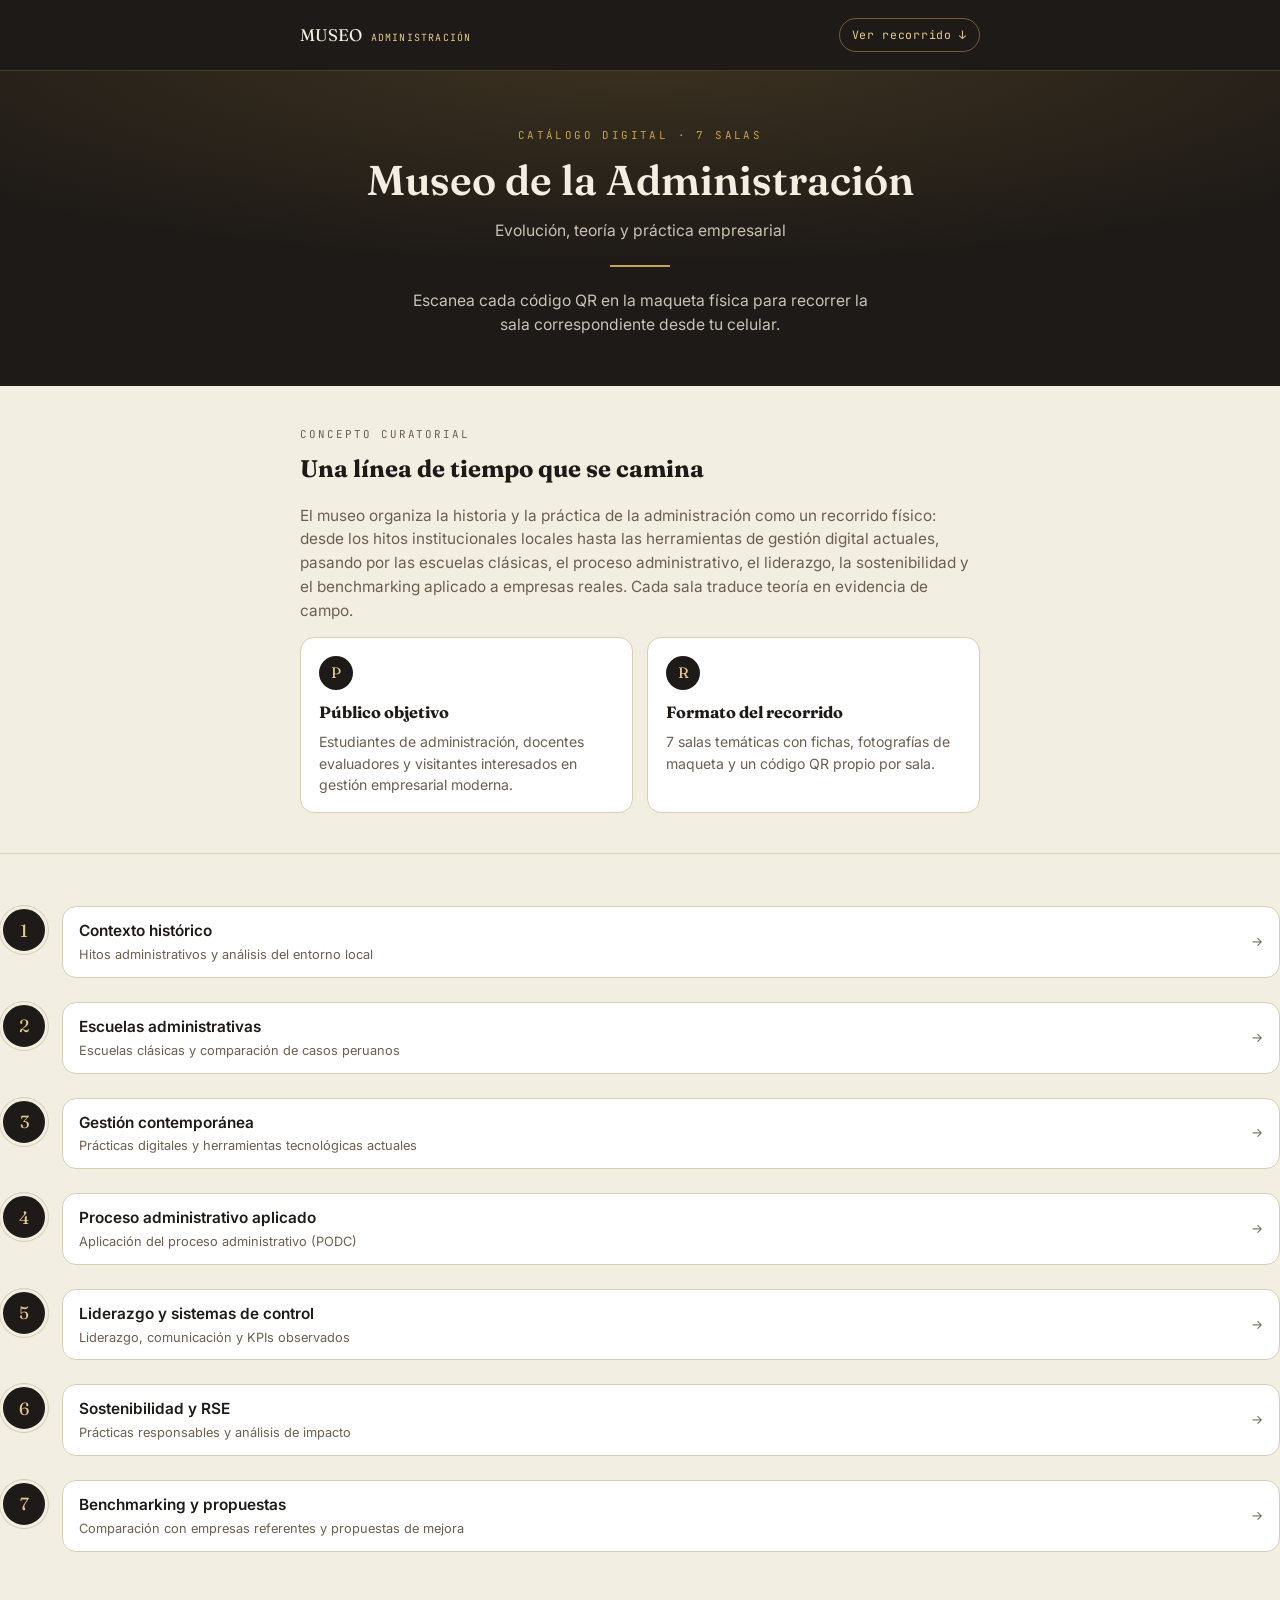
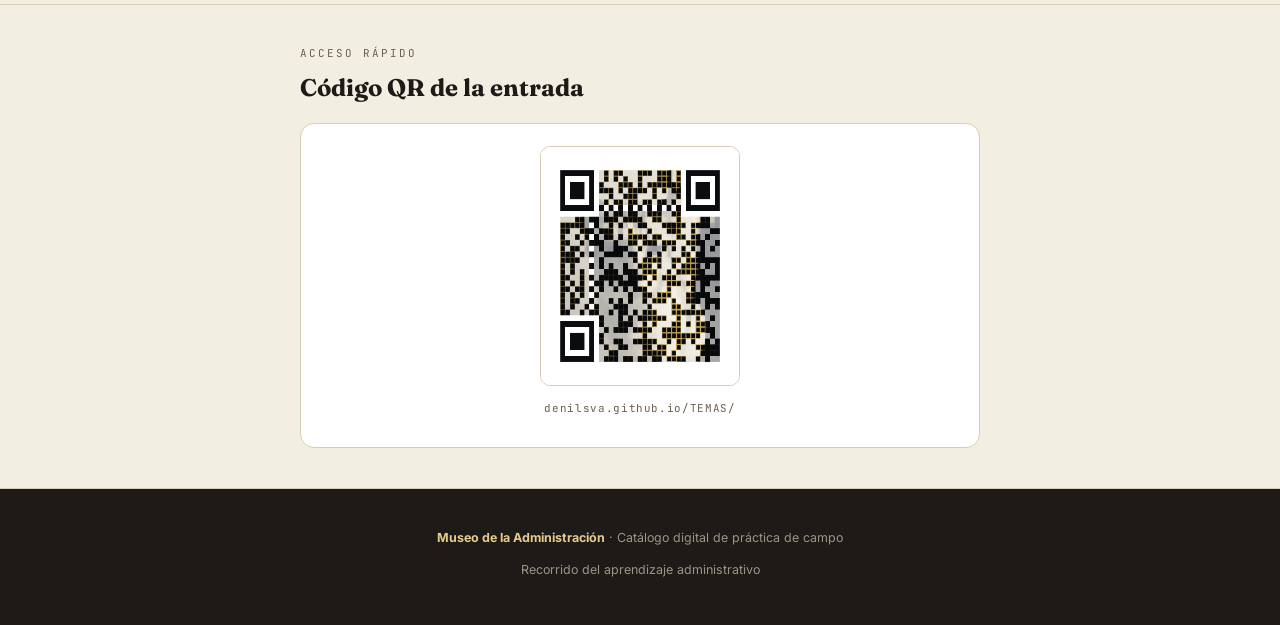
==== index.html @ 510caf04 "Subiendo estructura real de museo interactivo" ====
<!DOCTYPE html>
<html lang="es">
<head>
  <meta charset="UTF-8">
  <meta name="viewport" content="width=device-width, initial-scale=1, maximum-scale=1, user-scalable=no, viewport-fit=cover">
  <title>Museo de la Administración — Evolución, teoría y práctica empresarial</title>
  <meta name="description" content="Catálogo digital del Museo de la Administración: recorrido por 7 salas sobre evolución, teoría y práctica empresarial.">
  <meta name="theme-color" content="#1E1A17">
  <link rel="icon" href="./assets/favicon.png">
  <link rel="preconnect" href="https://fonts.googleapis.com">
  <link rel="preconnect" href="https://fonts.gstatic.com" crossorigin>
  <link href="https://fonts.googleapis.com/css2?family=Fraunces:opsz,wght@9..144,500;9..144,600&family=Inter:wght@400;500;600&family=JetBrains+Mono:wght@400;500&display=swap" rel="stylesheet">
  <link rel="stylesheet" href="./css/style.css">
</head>
<body>

  <header class="cabecera">
    <div class="contenedor cabecera__fila">
      <div class="cabecera__marca">
        MUSEO <small>Administración</small>
      </div>
      <a class="cabecera__volver" href="#mapa-recorrido">Ver recorrido ↓</a>
    </div>
  </header>

  <section class="hero">
    <div class="contenedor">
      <p class="hero__eyebrow">Catálogo digital · 7 salas</p>
      <h1 class="hero__titulo">Museo de la Administración</h1>
      <p class="hero__subtitulo">Evolución, teoría y práctica empresarial</p>
      <div class="hero__linea"></div>
      <p class="hero__subtitulo">Escanea cada código QR en la maqueta física para recorrer la sala correspondiente desde tu celular.</p>
    </div>
  </section>

  <section class="seccion" id="concepto">
    <div class="contenedor">
      <p class="seccion__rotulo">Concepto curatorial</p>
      <h2 class="seccion__titulo">Una línea de tiempo que se camina</h2>
      <p class="seccion__texto">
        El museo organiza la historia y la práctica de la administración como un recorrido físico:
        desde los hitos institucionales locales hasta las herramientas de gestión digital actuales,
        pasando por las escuelas clásicas, el proceso administrativo, el liderazgo, la sostenibilidad
        y el benchmarking aplicado a empresas reales. Cada sala traduce teoría en evidencia de campo.
      </p>

      <div class="grid-info">
        <div class="tarjeta">
          <div class="tarjeta__icono">P</div>
          <h3>Público objetivo</h3>
          <p>Estudiantes de administración, docentes evaluadores y visitantes interesados en gestión empresarial moderna.</p>
        </div>
        <div class="tarjeta">
          <div class="tarjeta__icono">R</div>
          <h3>Formato del recorrido</h3>
          <p>7 salas temáticas con fichas, fotografías de maqueta y un código QR propio por sala.</p>
        </div>
      </div>
    </div>
  </section>

  <section class="seccion" id="mapa-recorrido">
    <div class="contenedor">
      <p class="seccion__rotulo">Mapa del recorrido</p>
      <h2 class="seccion__titulo">Flujo de visitantes</h2>
      <p class="seccion__texto">Sigue el orden numerado de entrada a salida, o toca directamente la sala que quieras visitar.</p>

      <nav class="recorrido" id="mapa-recorrido-lista" aria-label="Recorrido de salas del museo">
        <div id="mapa-recorrido"></div>
      </nav>
    </div>
  </section>

  <section class="seccion" id="qr">
    <div class="contenedor">
      <p class="seccion__rotulo">Acceso rápido</p>
      <h2 class="seccion__titulo">Código QR de la entrada</h2>
      <div class="qr-bloque">
        <img src="./assets/qr/qr-museo-gato.png" alt="Código QR personalizado del Museo de la Administración" width="240" height="240">
        <p class="qr-bloque__cap">denilsva.github.io/TEMAS/</p>
      </div>
    </div>
  </section>

  <footer class="pie">
    <p><strong>Museo de la Administración</strong> · Catálogo digital de práctica de campo</p>
    <p>Recorrido del aprendizaje administrativo</p>
  </footer>

  <script type="module" src="./js/main.js"></script>
</body>
</html>
---- css/style.css ----
/* ===========================================================
   MUSEO DE LA ADMINISTRACIÓN — Hoja de estilos global
   Paleta: madera/curaduría (crema, carbón, dorado champán, verde óxido)
   =========================================================== */

:root{
  --crema:        #F3EEE2;
  --carbon:       #1E1A17;
  --carbon-suave: #2B2622;
  --dorado:       #C9A24B;
  --dorado-claro: #E4CC8E;
  --verde-oxido:  #5C6B53;
  --linea:        #D8CEB6;
  --texto:        #2A241F;
  --texto-suave:  #6B5F50;

  --radio: 14px;
  --sombra: 0 10px 30px rgba(20,16,10,.18);

  --fuente-display: "Fraunces", "Georgia", serif;
  --fuente-cuerpo: "Inter", "Segoe UI", sans-serif;
  --fuente-util: "JetBrains Mono", monospace;
}

*{ box-sizing: border-box; }
html{ -webkit-text-size-adjust: 100%; text-size-adjust: 100%; }

body{
  margin: 0;
  background: var(--crema);
  color: var(--texto);
  font-family: var(--fuente-cuerpo);
  line-height: 1.55;
  -webkit-font-smoothing: antialiased;
}

img{ max-width: 100%; display: block; }
a{ color: inherit; text-decoration: none; }

.contenedor{
  width: 100%;
  max-width: 720px;
  margin: 0 auto;
  padding: 0 20px;
}

/* ---------- Header ---------- */
.cabecera{
  background: var(--carbon);
  color: var(--crema);
  padding: 18px 0;
  position: sticky;
  top: 0;
  z-index: 50;
  border-bottom: 1px solid rgba(201,162,75,.25);
}
.cabecera__fila{
  display: flex;
  align-items: center;
  justify-content: space-between;
  gap: 12px;
}
.cabecera__marca{
  display: flex;
  align-items: baseline;
  gap: 8px;
  font-family: var(--fuente-display);
  font-size: 1.05rem;
  letter-spacing: .02em;
}
.cabecera__marca small{
  font-family: var(--fuente-util);
  font-size: .62rem;
  letter-spacing: .12em;
  color: var(--dorado-claro);
  text-transform: uppercase;
}
.cabecera__volver{
  font-family: var(--fuente-util);
  font-size: .72rem;
  letter-spacing: .06em;
  color: var(--dorado-claro);
  border: 1px solid rgba(201,162,75,.5);
  padding: 7px 12px;
  border-radius: 999px;
  white-space: nowrap;
}

/* ---------- Hero portada ---------- */
.hero{
  background:
    radial-gradient(120% 120% at 50% -10%, rgba(201,162,75,.18), transparent 60%),
    var(--carbon);
  color: var(--crema);
  padding: 56px 0 48px;
  text-align: center;
}
.hero__eyebrow{
  font-family: var(--fuente-util);
  font-size: .68rem;
  letter-spacing: .22em;
  text-transform: uppercase;
  color: var(--dorado);
  margin: 0 0 14px;
}
.hero__titulo{
  font-family: var(--fuente-display);
  font-size: clamp(2rem, 8vw, 2.6rem);
  line-height: 1.08;
  margin: 0 0 16px;
  font-weight: 600;
}
.hero__subtitulo{
  font-size: .98rem;
  color: #C9C2B5;
  max-width: 480px;
  margin: 0 auto;
}
.hero__linea{
  width: 60px;
  height: 2px;
  background: var(--dorado);
  margin: 22px auto;
}

/* ---------- Secciones generales ---------- */
.seccion{
  padding: 40px 0;
  border-bottom: 1px solid var(--linea);
}
.seccion__rotulo{
  font-family: var(--fuente-util);
  font-size: .68rem;
  letter-spacing: .18em;
  text-transform: uppercase;
  color: var(--texto-suave);
  margin: 0 0 8px;
}
.seccion__titulo{
  font-family: var(--fuente-display);
  font-size: 1.5rem;
  margin: 0 0 16px;
  color: var(--carbon);
}
.seccion__texto{
  color: var(--texto-suave);
  font-size: .96rem;
  margin: 0 0 14px;
}

/* ---------- Tarjetas info (concepto / público) ---------- */
.grid-info{
  display: grid;
  grid-template-columns: 1fr;
  gap: 14px;
}
@media (min-width: 560px){
  .grid-info{ grid-template-columns: 1fr 1fr; }
}
.tarjeta{
  background: #fff;
  border: 1px solid var(--linea);
  border-radius: var(--radio);
  padding: 18px 18px 16px;
}
.tarjeta__icono{
  width: 34px; height: 34px;
  border-radius: 50%;
  background: var(--carbon);
  color: var(--dorado-claro);
  display: flex; align-items: center; justify-content: center;
  font-family: var(--fuente-display);
  font-size: .95rem;
  margin-bottom: 10px;
}
.tarjeta h3{
  font-family: var(--fuente-display);
  font-size: 1.02rem;
  margin: 0 0 6px;
  color: var(--carbon);
}
.tarjeta p{
  font-size: .88rem;
  color: var(--texto-suave);
  margin: 0;
}

/* ---------- Mapa del recorrido ---------- */
.recorrido{
  display: flex;
  flex-direction: column;
  gap: 0;
  position: relative;
  padding-left: 4px;
}
.recorrido::before{
  content: "";
  position: absolute;
  left: 23px;
  top: 10px;
  bottom: 10px;
  width: 2px;
  background: var(--linea);
}
.parada{
  display: grid;
  grid-template-columns: 48px 1fr;
  gap: 14px;
  padding: 12px 0;
  text-decoration: none;
  color: inherit;
}
.parada__num{
  position: relative;
  z-index: 1;
  width: 48px; height: 48px;
  border-radius: 50%;
  background: var(--carbon);
  color: var(--dorado-claro);
  display: flex; align-items: center; justify-content: center;
  font-family: var(--fuente-display);
  font-size: 1.1rem;
  border: 3px solid var(--crema);
  box-shadow: 0 0 0 1px var(--linea);
}
.parada__cuerpo{
  background: #fff;
  border: 1px solid var(--linea);
  border-radius: var(--radio);
  padding: 12px 16px;
  display: flex;
  align-items: center;
  justify-content: space-between;
  gap: 10px;
  transition: border-color .15s ease, transform .15s ease;
}
.parada:active .parada__cuerpo{ transform: scale(.98); }
.parada__cuerpo h3{
  font-size: .96rem;
  margin: 0 0 2px;
  color: var(--carbon);
  font-family: var(--fuente-cuerpo);
  font-weight: 600;
}
.parada__cuerpo span{
  font-size: .8rem;
  color: var(--texto-suave);
}
.parada__flecha{
  font-size: 1.1rem;
  color: var(--dorado);
  flex-shrink: 0;
}

/* ---------- Sala detalle ---------- */
.sala-hero{
  background: var(--carbon);
  color: var(--crema);
  padding: 30px 0 26px;
}
.sala-hero__num{
  font-family: var(--fuente-display);
  font-size: 2.4rem;
  color: var(--dorado);
  line-height: 1;
  margin: 0 0 6px;
}
.sala-hero__titulo{
  font-family: var(--fuente-display);
  font-size: 1.5rem;
  margin: 0;
}
.sala-hero__tema{
  font-size: .88rem;
  color: #C9C2B5;
  margin: 6px 0 0;
}

.galeria{
  display: grid;
  grid-template-columns: 1fr 1fr;
  gap: 8px;
}
.galeria__item{
  aspect-ratio: 1 / 1;
  background: #E7E0CC;
  border: 1px dashed var(--dorado);
  border-radius: 10px;
  overflow: hidden;
  display: flex;
  align-items: center;
  justify-content: center;
}
.galeria__item img{
  width: 100%; height: 100%;
  object-fit: cover;
}
.galeria__placeholder{
  font-family: var(--fuente-util);
  font-size: .62rem;
  text-align: center;
  color: var(--texto-suave);
  padding: 8px;
  letter-spacing: .04em;
}

.reflexion{
  background: var(--verde-oxido);
  color: #F2F0E6;
  border-radius: var(--radio);
  padding: 20px 18px;
  margin-top: 8px;
}
.reflexion__rotulo{
  font-family: var(--fuente-util);
  font-size: .65rem;
  letter-spacing: .16em;
  text-transform: uppercase;
  color: var(--dorado-claro);
  margin: 0 0 8px;
}
.reflexion p{
  margin: 0;
  font-size: .96rem;
}

.elementos-lista{
  list-style: none;
  margin: 0; padding: 0;
  display: flex;
  flex-direction: column;
  gap: 8px;
}
.elementos-lista li{
  background: #fff;
  border: 1px solid var(--linea);
  border-radius: 10px;
  padding: 10px 14px;
  font-size: .88rem;
  display: flex;
  gap: 10px;
  align-items: flex-start;
}
.elementos-lista li::before{
  content: "—";
  color: var(--dorado);
  flex-shrink: 0;
}

.nav-salas{
  display: flex;
  justify-content: space-between;
  gap: 10px;
  margin-top: 30px;
}
.nav-salas a{
  flex: 1;
  text-align: center;
  font-family: var(--fuente-util);
  font-size: .72rem;
  letter-spacing: .04em;
  padding: 12px 10px;
  border: 1px solid var(--carbon);
  border-radius: 999px;
  color: var(--carbon);
}
.nav-salas a.activo{
  background: var(--carbon);
  color: var(--dorado-claro);
}

/* ---------- QR personalizado ---------- */
.qr-bloque{
  text-align: center;
  background: #fff;
  border: 1px solid var(--linea);
  border-radius: var(--radio);
  padding: 22px 18px 20px;
}
.qr-bloque img{
  width: 200px;
  margin: 0 auto 14px;
  border-radius: 10px;
  border: 1px solid var(--linea);
}
.qr-bloque__cap{
  font-family: var(--fuente-util);
  font-size: .68rem;
  letter-spacing: .06em;
  color: var(--texto-suave);
}

/* ---------- Pie ---------- */
.pie{
  background: var(--carbon);
  color: #9C9484;
  text-align: center;
  padding: 26px 20px 34px;
  font-size: .78rem;
}
.pie strong{ color: var(--dorado-claro); }

/* Accesibilidad: foco visible */
a:focus-visible, button:focus-visible{
  outline: 2px solid var(--dorado);
  outline-offset: 2px;
}

@media (prefers-reduced-motion: reduce){
  *{ transition: none !important; animation: none !important; }
}
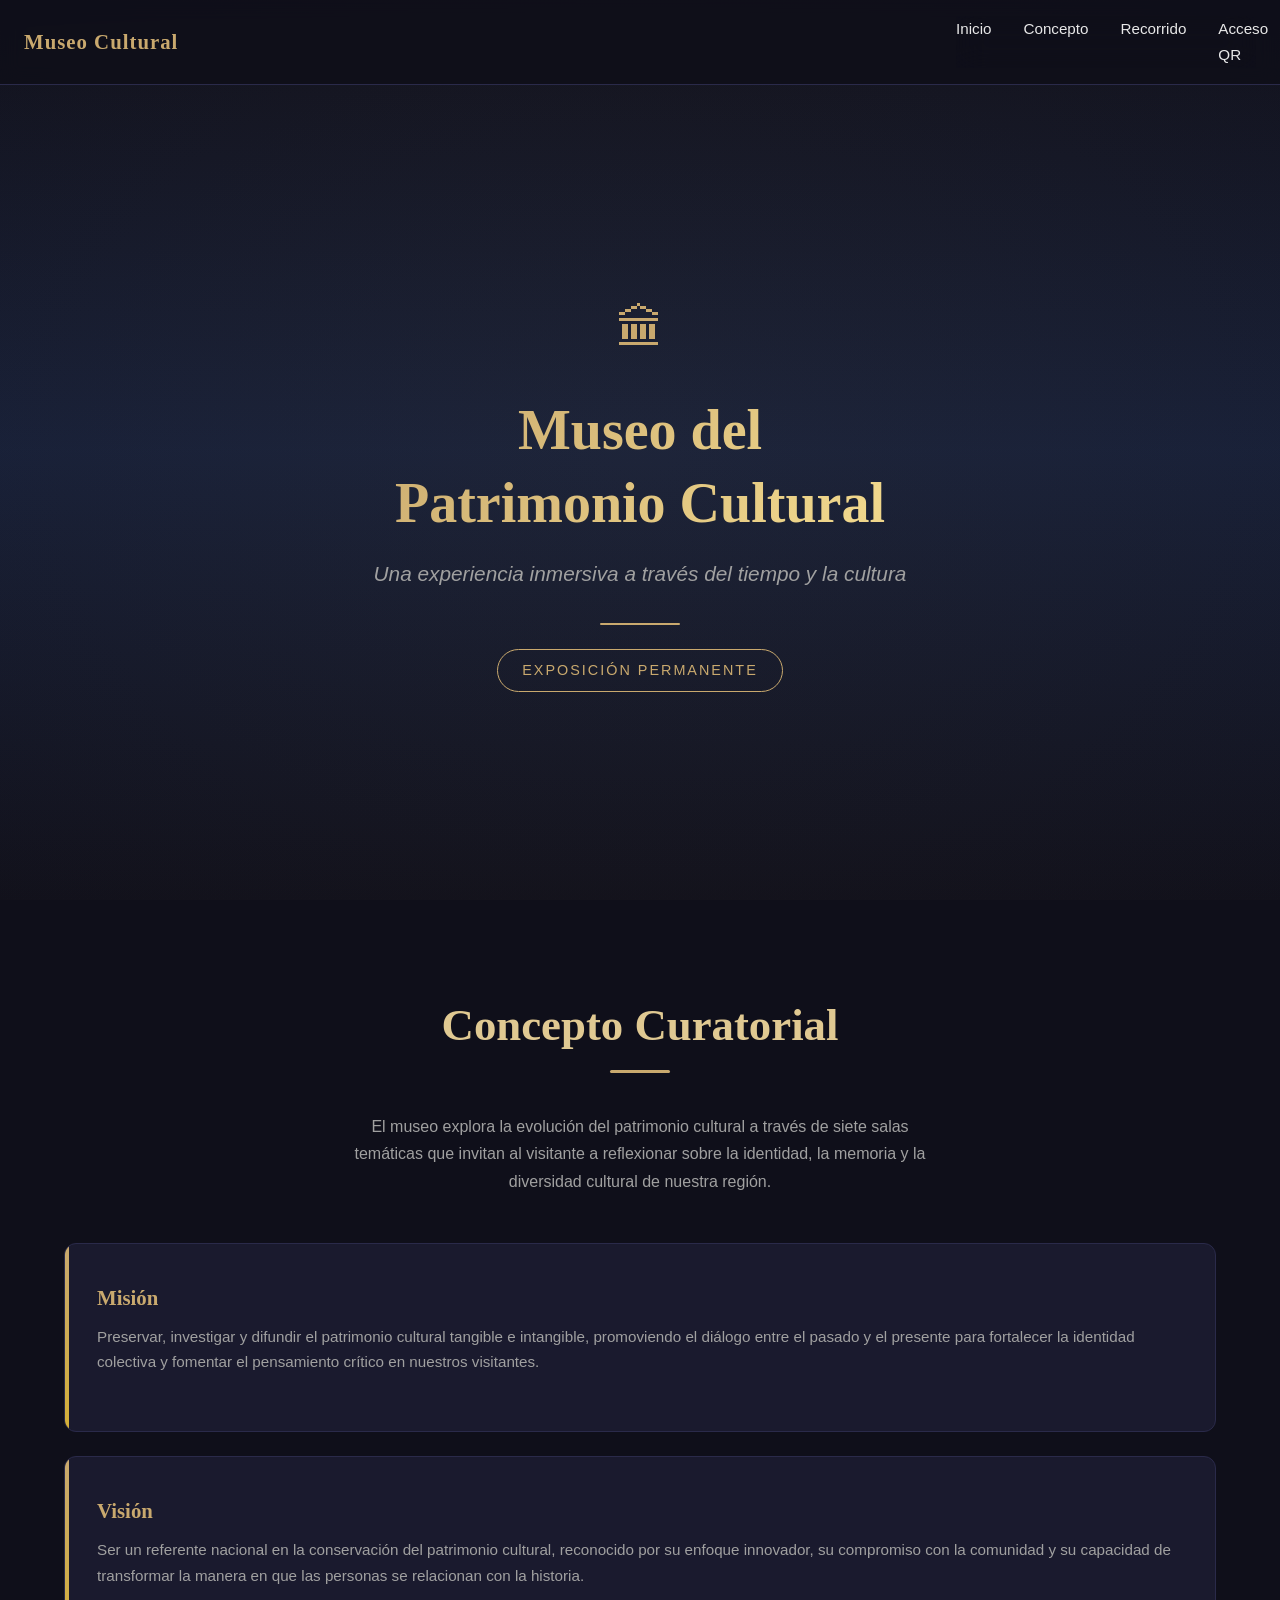
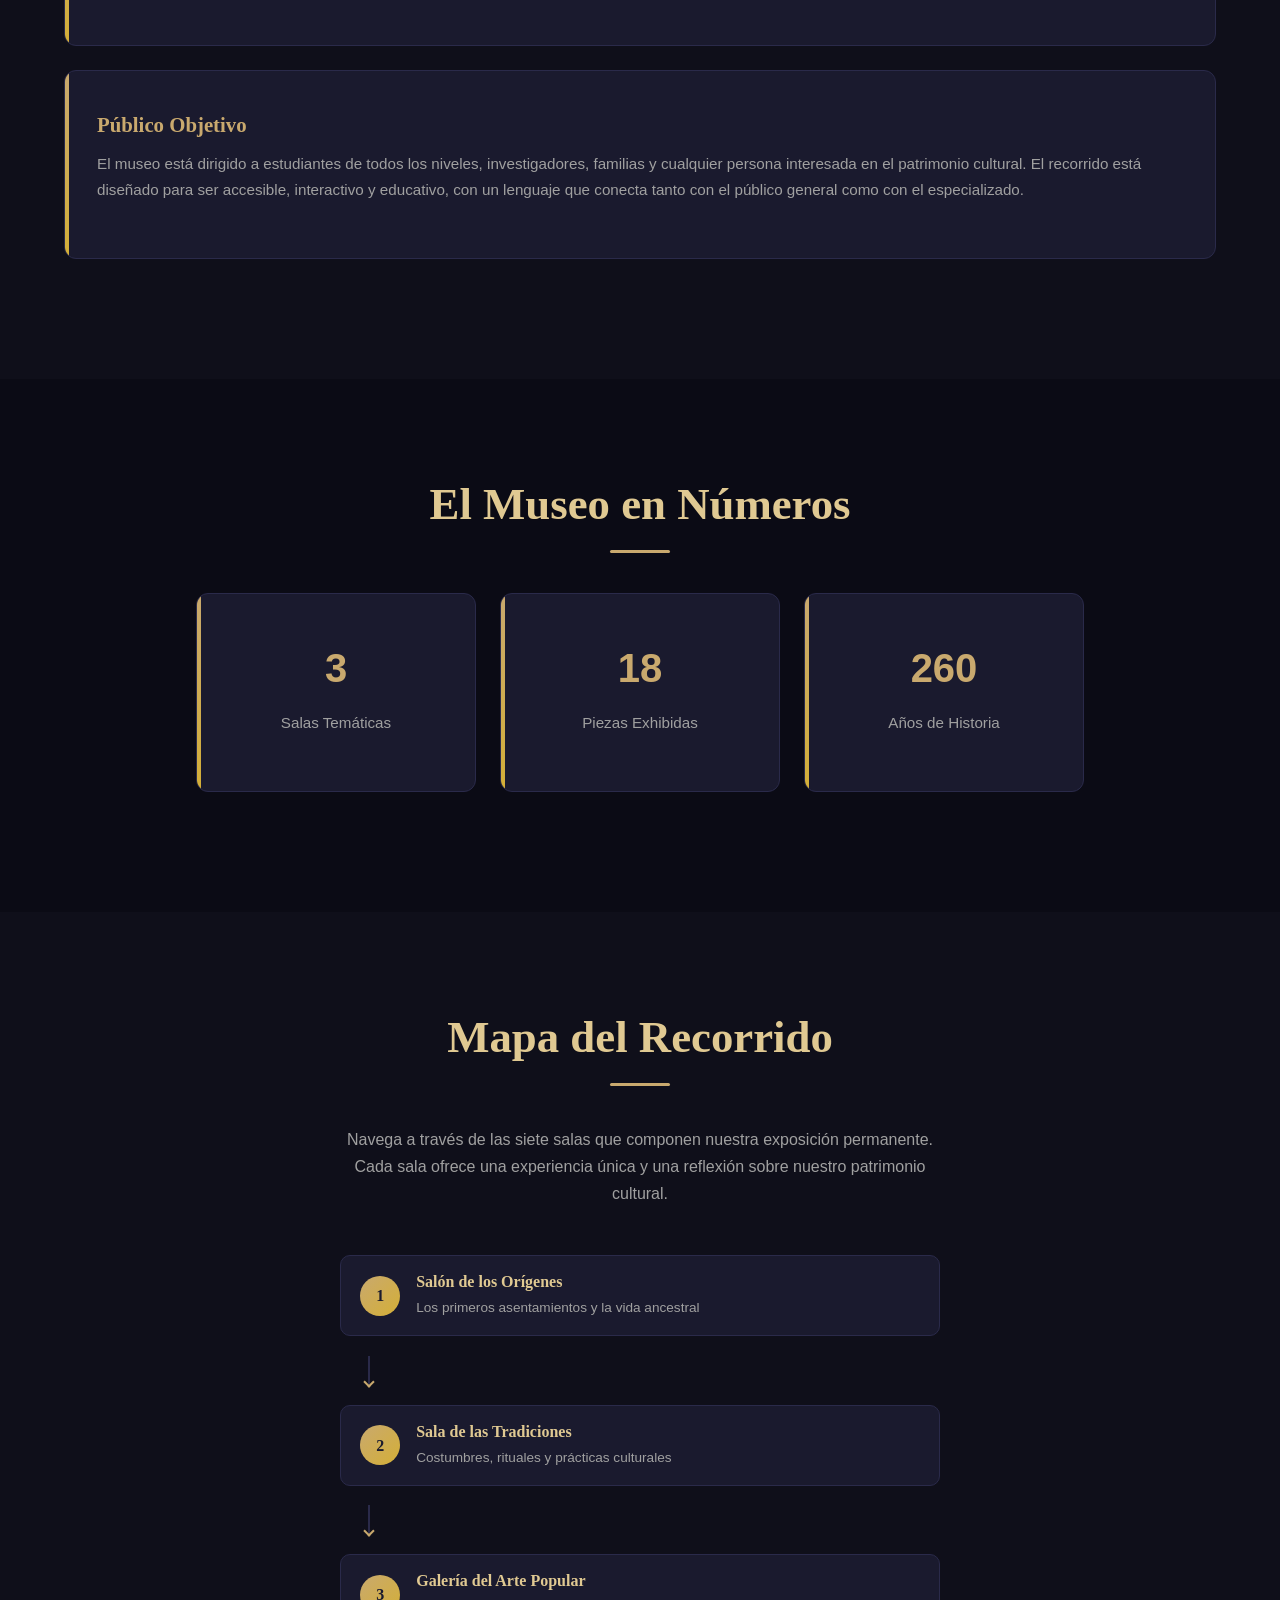
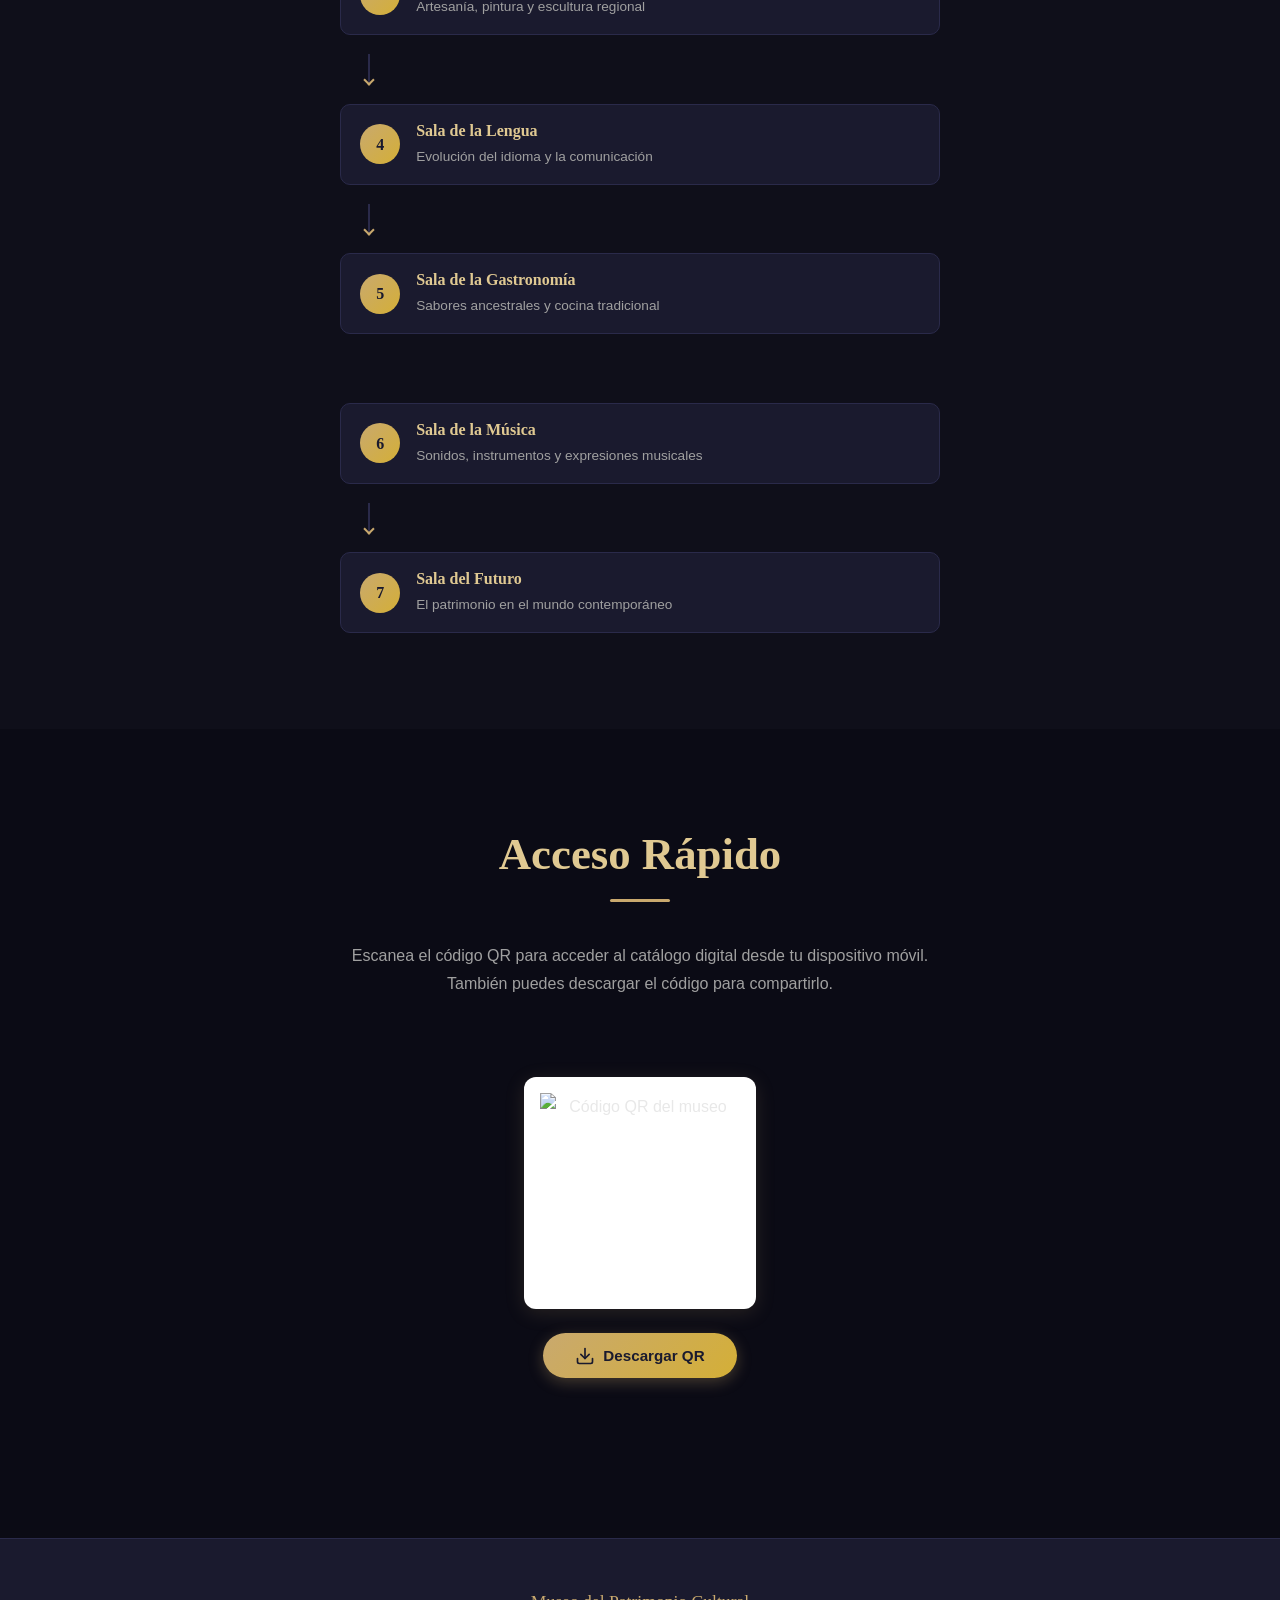
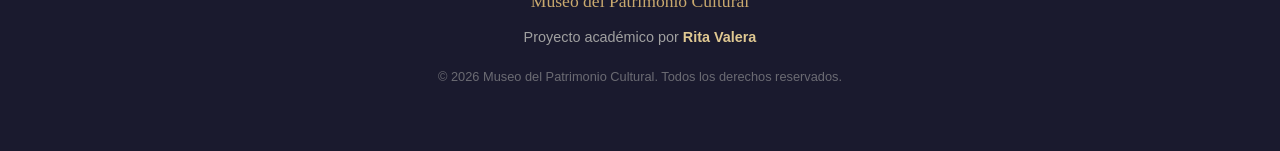
==== commit 6f815ce2: "Limpieza total y subida de los nuevos archivos finales" ====
--- a/index.html
+++ b/index.html
@@ -2,91 +2,212 @@
 <html lang="es">
 <head>
   <meta charset="UTF-8">
-  <meta name="viewport" content="width=device-width, initial-scale=1, maximum-scale=1, user-scalable=no, viewport-fit=cover">
-  <title>Museo de la Administración — Evolución, teoría y práctica empresarial</title>
-  <meta name="description" content="Catálogo digital del Museo de la Administración: recorrido por 7 salas sobre evolución, teoría y práctica empresarial.">
-  <meta name="theme-color" content="#1E1A17">
-  <link rel="icon" href="./assets/favicon.png">
-  <link rel="preconnect" href="https://fonts.googleapis.com">
-  <link rel="preconnect" href="https://fonts.gstatic.com" crossorigin>
-  <link href="https://fonts.googleapis.com/css2?family=Fraunces:opsz,wght@9..144,500;9..144,600&family=Inter:wght@400;500;600&family=JetBrains+Mono:wght@400;500&display=swap" rel="stylesheet">
+  <meta name="viewport" content="width=device-width, initial-scale=1.0, maximum-scale=1.0, user-scalable=no">
+  <meta name="description" content="Museo del Patrimonio Cultural - Catálogo Digital">
+  <meta name="theme-color" content="#0f0f1a">
+  <meta property="og:title" content="Museo del Patrimonio Cultural">
+  <meta property="og:description" content="Catálogo digital interactivo del museo">
+  <title>Museo del Patrimonio Cultural</title>
   <link rel="stylesheet" href="./css/style.css">
 </head>
 <body>
 
-  <header class="cabecera">
-    <div class="contenedor cabecera__fila">
-      <div class="cabecera__marca">
-        MUSEO <small>Administración</small>
-      </div>
-      <a class="cabecera__volver" href="#mapa-recorrido">Ver recorrido ↓</a>
+  <!-- Barra de progreso de lectura -->
+  <div class="reading-progress"></div>
+
+  <!-- Navegación -->
+  <nav class="navbar" role="navigation" aria-label="Navegación principal">
+    <a href="./index.html" class="navbar-brand">Museo Cultural</a>
+    <button class="nav-toggle" aria-label="Abrir menú de navegación">
+      <span></span>
+      <span></span>
+      <span></span>
+    </button>
+    <div class="nav-menu" id="navMenu">
+      <a href="#inicio">Inicio</a>
+      <a href="#concepto">Concepto</a>
+      <a href="#mapa">Recorrido</a>
+      <a href="#qr">Acceso QR</a>
+    </div>
+    <div class="nav-overlay" id="navOverlay"></div>
+  </nav>
+
+  <!-- Hero Section -->
+  <header class="hero" id="inicio">
+    <div class="hero-content">
+      <span class="hero-icon animate-fadeUp">&#127963;</span>
+      <h1 class="animate-fadeUp">Museo del<br>Patrimonio Cultural</h1>
+      <p class="hero-subtitle animate-fadeUp">Una experiencia inmersiva a través del tiempo y la cultura</p>
+      <div class="hero-divider animate-fadeUp"></div>
+      <span class="hero-badge animate-fadeUp">Exposición Permanente</span>
     </div>
   </header>
 
-  <section class="hero">
-    <div class="contenedor">
-      <p class="hero__eyebrow">Catálogo digital · 7 salas</p>
-      <h1 class="hero__titulo">Museo de la Administración</h1>
-      <p class="hero__subtitulo">Evolución, teoría y práctica empresarial</p>
-      <div class="hero__linea"></div>
-      <p class="hero__subtitulo">Escanea cada código QR en la maqueta física para recorrer la sala correspondiente desde tu celular.</p>
-    </div>
-  </section>
-
-  <section class="seccion" id="concepto">
-    <div class="contenedor">
-      <p class="seccion__rotulo">Concepto curatorial</p>
-      <h2 class="seccion__titulo">Una línea de tiempo que se camina</h2>
-      <p class="seccion__texto">
-        El museo organiza la historia y la práctica de la administración como un recorrido físico:
-        desde los hitos institucionales locales hasta las herramientas de gestión digital actuales,
-        pasando por las escuelas clásicas, el proceso administrativo, el liderazgo, la sostenibilidad
-        y el benchmarking aplicado a empresas reales. Cada sala traduce teoría en evidencia de campo.
-      </p>
-
-      <div class="grid-info">
-        <div class="tarjeta">
-          <div class="tarjeta__icono">P</div>
-          <h3>Público objetivo</h3>
-          <p>Estudiantes de administración, docentes evaluadores y visitantes interesados en gestión empresarial moderna.</p>
-        </div>
-        <div class="tarjeta">
-          <div class="tarjeta__icono">R</div>
-          <h3>Formato del recorrido</h3>
-          <p>7 salas temáticas con fichas, fotografías de maqueta y un código QR propio por sala.</p>
-        </div>
-      </div>
-    </div>
-  </section>
-
-  <section class="seccion" id="mapa-recorrido">
-    <div class="contenedor">
-      <p class="seccion__rotulo">Mapa del recorrido</p>
-      <h2 class="seccion__titulo">Flujo de visitantes</h2>
-      <p class="seccion__texto">Sigue el orden numerado de entrada a salida, o toca directamente la sala que quieras visitar.</p>
-
-      <nav class="recorrido" id="mapa-recorrido-lista" aria-label="Recorrido de salas del museo">
-        <div id="mapa-recorrido"></div>
-      </nav>
-    </div>
-  </section>
-
-  <section class="seccion" id="qr">
-    <div class="contenedor">
-      <p class="seccion__rotulo">Acceso rápido</p>
-      <h2 class="seccion__titulo">Código QR de la entrada</h2>
-      <div class="qr-bloque">
-        <img src="./assets/qr/qr-museo-gato.png" alt="Código QR personalizado del Museo de la Administración" width="240" height="240">
-        <p class="qr-bloque__cap">denilsva.github.io/TEMAS/</p>
-      </div>
-    </div>
-  </section>
-
-  <footer class="pie">
-    <p><strong>Museo de la Administración</strong> · Catálogo digital de práctica de campo</p>
-    <p>Recorrido del aprendizaje administrativo</p>
+  <!-- Concepto Curatorial -->
+  <section class="section section-dark" id="concepto">
+    <div class="animate-fadeUp">
+      <h2 class="section-title">Concepto Curatorial</h2>
+      <p class="section-subtitle">El museo explora la evolución del patrimonio cultural a través de siete salas temáticas que invitan al visitante a reflexionar sobre la identidad, la memoria y la diversidad cultural de nuestra región.</p>
+    </div>
+
+    <div class="card animate-fadeUp">
+      <h3 class="card-title">Misión</h3>
+      <p class="card-text">Preservar, investigar y difundir el patrimonio cultural tangible e intangible, promoviendo el diálogo entre el pasado y el presente para fortalecer la identidad colectiva y fomentar el pensamiento crítico en nuestros visitantes.</p>
+    </div>
+
+    <div class="card animate-fadeUp">
+      <h3 class="card-title">Visión</h3>
+      <p class="card-text">Ser un referente nacional en la conservación del patrimonio cultural, reconocido por su enfoque innovador, su compromiso con la comunidad y su capacidad de transformar la manera en que las personas se relacionan con la historia.</p>
+    </div>
+
+    <div class="card animate-fadeUp">
+      <h3 class="card-title">Público Objetivo</h3>
+      <p class="card-text">El museo está dirigido a estudiantes de todos los niveles, investigadores, familias y cualquier persona interesada en el patrimonio cultural. El recorrido está diseñado para ser accesible, interactivo y educativo, con un lenguaje que conecta tanto con el público general como con el especializado.</p>
+    </div>
+  </section>
+
+  <!-- Datos del Museo -->
+  <section class="section section-darker">
+    <div class="animate-scaleIn">
+      <h2 class="section-title">El Museo en Números</h2>
+    </div>
+    <div style="display: flex; flex-wrap: wrap; justify-content: center; gap: 1.5rem; margin-top: 2rem;">
+      <div class="card animate-fadeUp" style="text-align: center; flex: 1 1 250px; max-width: 280px;">
+        <div style="font-size: 2.5rem; color: var(--color-accent); font-weight: 700;" data-count="7">0</div>
+        <p class="card-text" style="margin-top: 0.5rem;">Salas Temáticas</p>
+      </div>
+      <div class="card animate-fadeUp" style="text-align: center; flex: 1 1 250px; max-width: 280px;">
+        <div style="font-size: 2.5rem; color: var(--color-accent); font-weight: 700;" data-count="35">0</div>
+        <p class="card-text" style="margin-top: 0.5rem;">Piezas Exhibidas</p>
+      </div>
+      <div class="card animate-fadeUp" style="text-align: center; flex: 1 1 250px; max-width: 280px;">
+        <div style="font-size: 2.5rem; color: var(--color-accent); font-weight: 700;" data-count="500">0</div>
+        <p class="card-text" style="margin-top: 0.5rem;">Años de Historia</p>
+      </div>
+    </div>
+  </section>
+
+  <!-- Mapa del Recorrido -->
+  <section class="section section-dark" id="mapa">
+    <div class="animate-fadeUp">
+      <h2 class="section-title">Mapa del Recorrido</h2>
+      <p class="section-subtitle">Navega a través de las siete salas que componen nuestra exposición permanente. Cada sala ofrece una experiencia única y una reflexión sobre nuestro patrimonio cultural.</p>
+    </div>
+
+    <div class="mapa-container">
+      <a href="./salas/sala1.html" class="mapa-step animate-fadeLeft">
+        <div class="mapa-step-number">1</div>
+        <div class="mapa-step-info">
+          <h4>Salón de los Orígenes</h4>
+          <p>Los primeros asentamientos y la vida ancestral</p>
+        </div>
+      </a>
+
+      <div class="mapa-connector animate-fadeIn"></div>
+
+      <a href="./salas/sala2.html" class="mapa-step animate-fadeLeft">
+        <div class="mapa-step-number">2</div>
+        <div class="mapa-step-info">
+          <h4>Sala de las Tradiciones</h4>
+          <p>Costumbres, rituales y prácticas culturales</p>
+        </div>
+      </a>
+
+      <div class="mapa-connector animate-fadeIn"></div>
+
+      <a href="./salas/sala3.html" class="mapa-step animate-fadeLeft">
+        <div class="mapa-step-number">3</div>
+        <div class="mapa-step-info">
+          <h4>Galería del Arte Popular</h4>
+          <p>Artesanía, pintura y escultura regional</p>
+        </div>
+      </a>
+
+      <div class="mapa-connector animate-fadeIn"></div>
+
+      <a href="./salas/sala4.html" class="mapa-step animate-fadeLeft">
+        <div class="mapa-step-number">4</div>
+        <div class="mapa-step-info">
+          <h4>Sala de la Lengua</h4>
+          <p>Evolución del idioma y la comunicación</p>
+        </div>
+      </a>
+
+      <div class="mapa-connector animate-fadeIn"></div>
+
+      <a href="./salas/sala5.html" class="mapa-step animate-fadeLeft">
+        <div class="mapa-step-number">5</div>
+        <div class="mapa-step-info">
+          <h4>Sala de la Gastronomía</h4>
+          <p>Sabores ancestrales y cocina tradicional</p>
+        </div>
+      </a>
+
+      <div class="mapa-connector animate-fadeIn"></div>
+
+      <a href="./salas/sala6.html" class="mapa-step animate-fadeLeft">
+        <div class="mapa-step-number">6</div>
+        <div class="mapa-step-info">
+          <h4>Sala de la Música</h4>
+          <p>Sonidos, instrumentos y expresiones musicales</p>
+        </div>
+      </a>
+
+      <div class="mapa-connector animate-fadeIn"></div>
+
+      <a href="./salas/sala7.html" class="mapa-step animate-fadeLeft">
+        <div class="mapa-step-number">7</div>
+        <div class="mapa-step-info">
+          <h4>Sala del Futuro</h4>
+          <p>El patrimonio en el mundo contemporáneo</p>
+        </div>
+      </a>
+    </div>
+  </section>
+
+  <!-- QR Access Section -->
+  <section class="section section-darker" id="qr">
+    <div class="animate-fadeUp">
+      <h2 class="section-title">Acceso Rápido</h2>
+      <p class="section-subtitle">Escanea el código QR para acceder al catálogo digital desde tu dispositivo móvil. También puedes descargar el código para compartirlo.</p>
+    </div>
+
+    <div class="qr-section animate-scaleIn">
+      <div class="qr-container" id="qr-container">
+        <!-- QR code will be generated by JavaScript -->
+      </div>
+      <br>
+      <button class="qr-download-btn" id="qr-download">
+        <svg viewBox="0 0 24 24" fill="none" stroke="currentColor" stroke-width="2" stroke-linecap="round" stroke-linejoin="round">
+          <path d="M21 15v4a2 2 0 0 1-2 2H5a2 2 0 0 1-2-2v-4"/>
+          <polyline points="7 10 12 15 17 10"/>
+          <line x1="12" y1="15" x2="12" y2="3"/>
+        </svg>
+        Descargar QR
+      </button>
+      <!-- Hidden input with the current URL for QR generation -->
+      <input type="hidden" id="qr-url" value="">
+    </div>
+  </section>
+
+  <!-- Footer -->
+  <footer class="footer">
+    <div class="footer-brand">Museo del Patrimonio Cultural</div>
+    <p class="footer-credit">Proyecto académico por <strong>Rita Valera</strong></p>
+    <p class="footer-copy">&copy; 2026 Museo del Patrimonio Cultural. Todos los derechos reservados.</p>
   </footer>
 
-  <script type="module" src="./js/main.js"></script>
+  <!-- Botón flotante para volver arriba -->
+  <a href="#inicio" class="fab-nav" aria-label="Volver arriba">
+    <svg viewBox="0 0 24 24" fill="none" stroke="currentColor" stroke-width="2.5" stroke-linecap="round" stroke-linejoin="round">
+      <polyline points="18 15 12 9 6 15"/>
+    </svg>
+  </a>
+
+  <script src="./js/main.js"></script>
+  <script>
+    // Set QR URL to current page
+    document.getElementById('qr-url').value = window.location.href;
+  </script>
 </body>
 </html>
--- a/css/style.css
+++ b/css/style.css
@@ -1,411 +1,925 @@
-/* ===========================================================
-   MUSEO DE LA ADMINISTRACIÓN — Hoja de estilos global
-   Paleta: madera/curaduría (crema, carbón, dorado champán, verde óxido)
-   =========================================================== */
-
-:root{
-  --crema:        #F3EEE2;
-  --carbon:       #1E1A17;
-  --carbon-suave: #2B2622;
-  --dorado:       #C9A24B;
-  --dorado-claro: #E4CC8E;
-  --verde-oxido:  #5C6B53;
-  --linea:        #D8CEB6;
-  --texto:        #2A241F;
-  --texto-suave:  #6B5F50;
-
-  --radio: 14px;
-  --sombra: 0 10px 30px rgba(20,16,10,.18);
-
-  --fuente-display: "Fraunces", "Georgia", serif;
-  --fuente-cuerpo: "Inter", "Segoe UI", sans-serif;
-  --fuente-util: "JetBrains Mono", monospace;
-}
-
-*{ box-sizing: border-box; }
-html{ -webkit-text-size-adjust: 100%; text-size-adjust: 100%; }
-
-body{
+/* ============================================
+   MUSEO DIGITAL - Estilo Global
+   Diseño Mobile-First | Animaciones | Elegante
+   ============================================ */
+
+/* --- Variables CSS --- */
+:root {
+  --color-primary: #1a1a2e;
+  --color-secondary: #16213e;
+  --color-accent: #c9a96e;
+  --color-accent-light: #e0c992;
+  --color-text: #e8e8e8;
+  --color-text-muted: #a0a0a0;
+  --color-bg: #0f0f1a;
+  --color-card: #1a1a2e;
+  --color-border: #2a2a4a;
+  --color-gold: #d4af37;
+  --color-gold-light: #f0d78c;
+  --font-heading: 'Georgia', 'Times New Roman', serif;
+  --font-body: 'Segoe UI', 'Helvetica Neue', Arial, sans-serif;
+  --shadow-gold: 0 4px 20px rgba(201, 169, 110, 0.15);
+  --transition-smooth: all 0.4s cubic-bezier(0.25, 0.46, 0.45, 0.94);
+}
+
+/* --- Reset & Base --- */
+*, *::before, *::after {
   margin: 0;
-  background: var(--crema);
-  color: var(--texto);
-  font-family: var(--fuente-cuerpo);
-  line-height: 1.55;
+  padding: 0;
+  box-sizing: border-box;
+}
+
+html {
+  scroll-behavior: smooth;
+  -webkit-text-size-adjust: 100%;
+  scroll-padding-top: 80px;
+}
+
+body {
+  font-family: var(--font-body);
+  background-color: var(--color-bg);
+  color: var(--color-text);
+  line-height: 1.7;
+  overflow-x: hidden;
   -webkit-font-smoothing: antialiased;
-}
-
-img{ max-width: 100%; display: block; }
-a{ color: inherit; text-decoration: none; }
-
-.contenedor{
+  -moz-osx-font-smoothing: grayscale;
+}
+
+/* --- Scrollbar Personalizado --- */
+::-webkit-scrollbar {
+  width: 8px;
+}
+::-webkit-scrollbar-track {
+  background: var(--color-bg);
+}
+::-webkit-scrollbar-thumb {
+  background: var(--color-accent);
+  border-radius: 10px;
+}
+::-webkit-scrollbar-thumb:hover {
+  background: var(--color-gold);
+}
+
+/* --- Animaciones Keyframes --- */
+@keyframes fadeInUp {
+  from { opacity: 0; transform: translateY(40px); }
+  to { opacity: 1; transform: translateY(0); }
+}
+
+@keyframes fadeInLeft {
+  from { opacity: 0; transform: translateX(-40px); }
+  to { opacity: 1; transform: translateX(0); }
+}
+
+@keyframes fadeInRight {
+  from { opacity: 0; transform: translateX(40px); }
+  to { opacity: 1; transform: translateX(0); }
+}
+
+@keyframes fadeIn {
+  from { opacity: 0; }
+  to { opacity: 1; }
+}
+
+@keyframes scaleIn {
+  from { opacity: 0; transform: scale(0.9); }
+  to { opacity: 1; transform: scale(1); }
+}
+
+@keyframes shimmer {
+  0% { background-position: -200% 0; }
+  100% { background-position: 200% 0; }
+}
+
+@keyframes float {
+  0%, 100% { transform: translateY(0); }
+  50% { transform: translateY(-10px); }
+}
+
+@keyframes pulse {
+  0%, 100% { opacity: 1; }
+  50% { opacity: 0.7; }
+}
+
+@keyframes slideDown {
+  from { opacity: 0; transform: translateY(-20px); }
+  to { opacity: 1; transform: translateY(0); }
+}
+
+@keyframes rotateIn {
+  from { opacity: 0; transform: rotate(-5deg) scale(0.95); }
+  to { opacity: 1; transform: rotate(0) scale(1); }
+}
+
+@keyframes borderGlow {
+  0%, 100% { box-shadow: 0 0 5px rgba(201, 169, 110, 0.3); }
+  50% { box-shadow: 0 0 20px rgba(201, 169, 110, 0.6); }
+}
+
+/* --- Clases de Animación (Scroll Trigger) --- */
+.animate-fadeUp {
+  opacity: 0;
+  transform: translateY(40px);
+  transition: opacity 0.7s ease, transform 0.7s ease;
+}
+.animate-fadeUp.visible {
+  opacity: 1;
+  transform: translateY(0);
+}
+
+.animate-fadeLeft {
+  opacity: 0;
+  transform: translateX(-40px);
+  transition: opacity 0.7s ease, transform 0.7s ease;
+}
+.animate-fadeLeft.visible {
+  opacity: 1;
+  transform: translateX(0);
+}
+
+.animate-fadeRight {
+  opacity: 0;
+  transform: translateX(40px);
+  transition: opacity 0.7s ease, transform 0.7s ease;
+}
+.animate-fadeRight.visible {
+  opacity: 1;
+  transform: translateX(0);
+}
+
+.animate-scaleIn {
+  opacity: 0;
+  transform: scale(0.9);
+  transition: opacity 0.7s ease, transform 0.7s ease;
+}
+.animate-scaleIn.visible {
+  opacity: 1;
+  transform: scale(1);
+}
+
+.animate-fadeIn {
+  opacity: 0;
+  transition: opacity 0.8s ease;
+}
+.animate-fadeIn.visible {
+  opacity: 1;
+}
+
+/* --- Tipografía --- */
+h1, h2, h3, h4 {
+  font-family: var(--font-heading);
+  font-weight: 700;
+  line-height: 1.3;
+  color: var(--color-accent-light);
+}
+
+h1 { font-size: clamp(2rem, 6vw, 3.5rem); }
+h2 { font-size: clamp(1.6rem, 4.5vw, 2.8rem); }
+h3 { font-size: clamp(1.2rem, 3vw, 1.8rem); }
+h4 { font-size: clamp(1rem, 2.5vw, 1.4rem); }
+
+p {
+  font-size: clamp(0.95rem, 2.2vw, 1.1rem);
+  color: var(--color-text-muted);
+  margin-bottom: 1rem;
+}
+
+/* --- Navegación --- */
+.navbar {
+  position: fixed;
+  top: 0;
+  left: 0;
+  right: 0;
+  z-index: 1000;
+  background: rgba(15, 15, 26, 0.95);
+  backdrop-filter: blur(10px);
+  -webkit-backdrop-filter: blur(10px);
+  border-bottom: 1px solid var(--color-border);
+  padding: 1rem 1.5rem;
+  display: flex;
+  justify-content: space-between;
+  align-items: center;
+  animation: slideDown 0.6s ease;
+}
+
+.navbar-brand {
+  font-family: var(--font-heading);
+  font-size: 1.3rem;
+  color: var(--color-accent);
+  text-decoration: none;
+  font-weight: 700;
+  letter-spacing: 1px;
+}
+
+.nav-toggle {
+  display: flex;
+  flex-direction: column;
+  gap: 5px;
+  background: none;
+  border: none;
+  cursor: pointer;
+  padding: 5px;
+}
+
+.nav-toggle span {
+  display: block;
+  width: 25px;
+  height: 2px;
+  background: var(--color-accent);
+  border-radius: 2px;
+  transition: var(--transition-smooth);
+}
+
+.nav-toggle.active span:nth-child(1) {
+  transform: rotate(45deg) translate(5px, 5px);
+}
+.nav-toggle.active span:nth-child(2) {
+  opacity: 0;
+}
+.nav-toggle.active span:nth-child(3) {
+  transform: rotate(-45deg) translate(5px, -5px);
+}
+
+.nav-menu {
+  position: fixed;
+  top: 0;
+  right: -100%;
+  width: 75%;
+  max-width: 300px;
+  height: 100vh;
+  background: rgba(26, 26, 46, 0.98);
+  backdrop-filter: blur(15px);
+  padding: 5rem 2rem 2rem;
+  transition: right 0.4s cubic-bezier(0.25, 0.46, 0.45, 0.94);
+  z-index: 999;
+  border-left: 1px solid var(--color-border);
+}
+
+.nav-menu.active {
+  right: 0;
+}
+
+.nav-menu a {
+  display: block;
+  padding: 1rem 0;
+  color: var(--color-text);
+  text-decoration: none;
+  font-size: 1.1rem;
+  border-bottom: 1px solid var(--color-border);
+  transition: var(--transition-smooth);
+}
+
+.nav-menu a:hover,
+.nav-menu a:active {
+  color: var(--color-accent);
+  padding-left: 10px;
+}
+
+.nav-overlay {
+  position: fixed;
+  top: 0;
+  left: 0;
   width: 100%;
-  max-width: 720px;
+  height: 100%;
+  background: rgba(0, 0, 0, 0.6);
+  z-index: 998;
+  opacity: 0;
+  pointer-events: none;
+  transition: opacity 0.3s ease;
+}
+
+.nav-overlay.active {
+  opacity: 1;
+  pointer-events: all;
+}
+
+/* --- Hero Section --- */
+.hero {
+  min-height: 100vh;
+  display: flex;
+  flex-direction: column;
+  justify-content: center;
+  align-items: center;
+  text-align: center;
+  padding: 6rem 1.5rem 3rem;
+  background: linear-gradient(180deg, 
+    rgba(15, 15, 26, 1) 0%, 
+    rgba(22, 33, 62, 0.8) 50%,
+    rgba(15, 15, 26, 1) 100%
+  );
+  position: relative;
+  overflow: hidden;
+}
+
+.hero::before {
+  content: '';
+  position: absolute;
+  top: -50%;
+  left: -50%;
+  width: 200%;
+  height: 200%;
+  background: radial-gradient(ellipse at center, 
+    rgba(201, 169, 110, 0.05) 0%, 
+    transparent 70%
+  );
+  animation: float 8s ease-in-out infinite;
+}
+
+.hero-content {
+  position: relative;
+  z-index: 2;
+  max-width: 700px;
+}
+
+.hero-icon {
+  font-size: 3rem;
+  color: var(--color-accent);
+  margin-bottom: 1.5rem;
+  animation: float 3s ease-in-out infinite;
+  display: block;
+}
+
+.hero h1 {
+  margin-bottom: 1rem;
+  background: linear-gradient(135deg, var(--color-accent), var(--color-gold-light), var(--color-accent));
+  background-size: 200% auto;
+  -webkit-background-clip: text;
+  -webkit-text-fill-color: transparent;
+  background-clip: text;
+  animation: shimmer 3s linear infinite;
+}
+
+.hero-subtitle {
+  font-size: clamp(1rem, 3vw, 1.3rem);
+  color: var(--color-text-muted);
+  margin-bottom: 2rem;
+  font-style: italic;
+}
+
+.hero-divider {
+  width: 80px;
+  height: 2px;
+  background: var(--color-accent);
+  margin: 1.5rem auto;
+  border-radius: 2px;
+}
+
+.hero-badge {
+  display: inline-block;
+  padding: 0.5rem 1.5rem;
+  border: 1px solid var(--color-accent);
+  border-radius: 30px;
+  font-size: 0.9rem;
+  color: var(--color-accent);
+  letter-spacing: 2px;
+  text-transform: uppercase;
+  animation: pulse 2s ease-in-out infinite;
+}
+
+/* --- Secciones Generales --- */
+.section {
+  padding: 4rem 1.5rem;
+  position: relative;
+}
+
+.section-dark {
+  background: var(--color-bg);
+}
+
+.section-darker {
+  background: rgba(10, 10, 20, 0.8);
+}
+
+.section-title {
+  text-align: center;
+  margin-bottom: 2.5rem;
+  position: relative;
+}
+
+.section-title::after {
+  content: '';
+  display: block;
+  width: 60px;
+  height: 3px;
+  background: var(--color-accent);
+  margin: 1rem auto 0;
+  border-radius: 3px;
+}
+
+.section-subtitle {
+  text-align: center;
+  max-width: 600px;
+  margin: 0 auto 3rem;
+  color: var(--color-text-muted);
+  font-size: 1rem;
+}
+
+/* --- Tarjetas --- */
+.card {
+  background: var(--color-card);
+  border: 1px solid var(--color-border);
+  border-radius: 12px;
+  padding: 2rem 1.5rem;
+  margin-bottom: 1.5rem;
+  transition: var(--transition-smooth);
+  position: relative;
+  overflow: hidden;
+}
+
+.card::before {
+  content: '';
+  position: absolute;
+  top: 0;
+  left: 0;
+  width: 4px;
+  height: 100%;
+  background: linear-gradient(180deg, var(--color-accent), var(--color-gold));
+  border-radius: 12px 0 0 12px;
+}
+
+.card:hover {
+  transform: translateY(-3px);
+  box-shadow: var(--shadow-gold);
+  border-color: var(--color-accent);
+}
+
+.card-title {
+  color: var(--color-accent);
+  font-size: 1.3rem;
+  margin-bottom: 0.8rem;
+  font-family: var(--font-heading);
+}
+
+.card-text {
+  color: var(--color-text-muted);
+  font-size: 0.95rem;
+  line-height: 1.7;
+}
+
+/* --- Mapa del Recorrido --- */
+.mapa-container {
+  display: flex;
+  flex-direction: column;
+  gap: 1.2rem;
+  max-width: 600px;
   margin: 0 auto;
-  padding: 0 20px;
-}
-
-/* ---------- Header ---------- */
-.cabecera{
-  background: var(--carbon);
-  color: var(--crema);
-  padding: 18px 0;
-  position: sticky;
-  top: 0;
-  z-index: 50;
-  border-bottom: 1px solid rgba(201,162,75,.25);
-}
-.cabecera__fila{
+}
+
+.mapa-step {
   display: flex;
   align-items: center;
-  justify-content: space-between;
-  gap: 12px;
-}
-.cabecera__marca{
-  display: flex;
-  align-items: baseline;
-  gap: 8px;
-  font-family: var(--fuente-display);
-  font-size: 1.05rem;
-  letter-spacing: .02em;
-}
-.cabecera__marca small{
-  font-family: var(--fuente-util);
-  font-size: .62rem;
-  letter-spacing: .12em;
-  color: var(--dorado-claro);
-  text-transform: uppercase;
-}
-.cabecera__volver{
-  font-family: var(--fuente-util);
-  font-size: .72rem;
-  letter-spacing: .06em;
-  color: var(--dorado-claro);
-  border: 1px solid rgba(201,162,75,.5);
-  padding: 7px 12px;
-  border-radius: 999px;
-  white-space: nowrap;
-}
-
-/* ---------- Hero portada ---------- */
-.hero{
-  background:
-    radial-gradient(120% 120% at 50% -10%, rgba(201,162,75,.18), transparent 60%),
-    var(--carbon);
-  color: var(--crema);
-  padding: 56px 0 48px;
-  text-align: center;
-}
-.hero__eyebrow{
-  font-family: var(--fuente-util);
-  font-size: .68rem;
-  letter-spacing: .22em;
-  text-transform: uppercase;
-  color: var(--dorado);
-  margin: 0 0 14px;
-}
-.hero__titulo{
-  font-family: var(--fuente-display);
-  font-size: clamp(2rem, 8vw, 2.6rem);
-  line-height: 1.08;
-  margin: 0 0 16px;
-  font-weight: 600;
-}
-.hero__subtitulo{
-  font-size: .98rem;
-  color: #C9C2B5;
-  max-width: 480px;
-  margin: 0 auto;
-}
-.hero__linea{
-  width: 60px;
-  height: 2px;
-  background: var(--dorado);
-  margin: 22px auto;
-}
-
-/* ---------- Secciones generales ---------- */
-.seccion{
-  padding: 40px 0;
-  border-bottom: 1px solid var(--linea);
-}
-.seccion__rotulo{
-  font-family: var(--fuente-util);
-  font-size: .68rem;
-  letter-spacing: .18em;
-  text-transform: uppercase;
-  color: var(--texto-suave);
-  margin: 0 0 8px;
-}
-.seccion__titulo{
-  font-family: var(--fuente-display);
-  font-size: 1.5rem;
-  margin: 0 0 16px;
-  color: var(--carbon);
-}
-.seccion__texto{
-  color: var(--texto-suave);
-  font-size: .96rem;
-  margin: 0 0 14px;
-}
-
-/* ---------- Tarjetas info (concepto / público) ---------- */
-.grid-info{
-  display: grid;
-  grid-template-columns: 1fr;
-  gap: 14px;
-}
-@media (min-width: 560px){
-  .grid-info{ grid-template-columns: 1fr 1fr; }
-}
-.tarjeta{
-  background: #fff;
-  border: 1px solid var(--linea);
-  border-radius: var(--radio);
-  padding: 18px 18px 16px;
-}
-.tarjeta__icono{
-  width: 34px; height: 34px;
+  gap: 1rem;
+  padding: 1rem 1.2rem;
+  background: var(--color-card);
+  border: 1px solid var(--color-border);
+  border-radius: 10px;
+  text-decoration: none;
+  color: var(--color-text);
+  transition: var(--transition-smooth);
+  position: relative;
+}
+
+.mapa-step:hover {
+  background: rgba(201, 169, 110, 0.1);
+  border-color: var(--color-accent);
+  transform: translateX(5px);
+}
+
+.mapa-step-number {
+  width: 40px;
+  height: 40px;
+  min-width: 40px;
   border-radius: 50%;
-  background: var(--carbon);
-  color: var(--dorado-claro);
-  display: flex; align-items: center; justify-content: center;
-  font-family: var(--fuente-display);
-  font-size: .95rem;
-  margin-bottom: 10px;
-}
-.tarjeta h3{
-  font-family: var(--fuente-display);
-  font-size: 1.02rem;
-  margin: 0 0 6px;
-  color: var(--carbon);
-}
-.tarjeta p{
-  font-size: .88rem;
-  color: var(--texto-suave);
-  margin: 0;
-}
-
-/* ---------- Mapa del recorrido ---------- */
-.recorrido{
-  display: flex;
-  flex-direction: column;
-  gap: 0;
-  position: relative;
-  padding-left: 4px;
-}
-.recorrido::before{
-  content: "";
-  position: absolute;
-  left: 23px;
-  top: 10px;
-  bottom: 10px;
-  width: 2px;
-  background: var(--linea);
-}
-.parada{
-  display: grid;
-  grid-template-columns: 48px 1fr;
-  gap: 14px;
-  padding: 12px 0;
-  text-decoration: none;
-  color: inherit;
-}
-.parada__num{
-  position: relative;
-  z-index: 1;
-  width: 48px; height: 48px;
-  border-radius: 50%;
-  background: var(--carbon);
-  color: var(--dorado-claro);
-  display: flex; align-items: center; justify-content: center;
-  font-family: var(--fuente-display);
-  font-size: 1.1rem;
-  border: 3px solid var(--crema);
-  box-shadow: 0 0 0 1px var(--linea);
-}
-.parada__cuerpo{
-  background: #fff;
-  border: 1px solid var(--linea);
-  border-radius: var(--radio);
-  padding: 12px 16px;
-  display: flex;
-  align-items: center;
-  justify-content: space-between;
-  gap: 10px;
-  transition: border-color .15s ease, transform .15s ease;
-}
-.parada:active .parada__cuerpo{ transform: scale(.98); }
-.parada__cuerpo h3{
-  font-size: .96rem;
-  margin: 0 0 2px;
-  color: var(--carbon);
-  font-family: var(--fuente-cuerpo);
-  font-weight: 600;
-}
-.parada__cuerpo span{
-  font-size: .8rem;
-  color: var(--texto-suave);
-}
-.parada__flecha{
-  font-size: 1.1rem;
-  color: var(--dorado);
-  flex-shrink: 0;
-}
-
-/* ---------- Sala detalle ---------- */
-.sala-hero{
-  background: var(--carbon);
-  color: var(--crema);
-  padding: 30px 0 26px;
-}
-.sala-hero__num{
-  font-family: var(--fuente-display);
-  font-size: 2.4rem;
-  color: var(--dorado);
-  line-height: 1;
-  margin: 0 0 6px;
-}
-.sala-hero__titulo{
-  font-family: var(--fuente-display);
-  font-size: 1.5rem;
-  margin: 0;
-}
-.sala-hero__tema{
-  font-size: .88rem;
-  color: #C9C2B5;
-  margin: 6px 0 0;
-}
-
-.galeria{
-  display: grid;
-  grid-template-columns: 1fr 1fr;
-  gap: 8px;
-}
-.galeria__item{
-  aspect-ratio: 1 / 1;
-  background: #E7E0CC;
-  border: 1px dashed var(--dorado);
-  border-radius: 10px;
-  overflow: hidden;
+  background: linear-gradient(135deg, var(--color-accent), var(--color-gold));
+  color: var(--color-primary);
   display: flex;
   align-items: center;
   justify-content: center;
-}
-.galeria__item img{
-  width: 100%; height: 100%;
-  object-fit: cover;
-}
-.galeria__placeholder{
-  font-family: var(--fuente-util);
-  font-size: .62rem;
+  font-weight: 700;
+  font-size: 1rem;
+  font-family: var(--font-heading);
+}
+
+.mapa-step-info h4 {
+  color: var(--color-accent-light);
+  font-size: 1rem;
+  margin-bottom: 0.2rem;
+}
+
+.mapa-step-info p {
+  font-size: 0.85rem;
+  color: var(--color-text-muted);
+  margin: 0;
+}
+
+.mapa-connector {
+  width: 2px;
+  height: 30px;
+  background: var(--color-border);
+  margin-left: calc(20px + 0.5rem);
+  position: relative;
+}
+
+.mapa-connector::after {
+  content: '';
+  position: absolute;
+  bottom: 0;
+  left: 50%;
+  transform: translateX(-50%);
+  width: 8px;
+  height: 8px;
+  border-right: 2px solid var(--color-accent);
+  border-bottom: 2px solid var(--color-accent);
+  transform: translateX(-50%) rotate(45deg);
+}
+
+/* --- Sala Page --- */
+.sala-header {
+  padding: 6rem 1.5rem 2rem;
   text-align: center;
-  color: var(--texto-suave);
-  padding: 8px;
-  letter-spacing: .04em;
-}
-
-.reflexion{
-  background: var(--verde-oxido);
-  color: #F2F0E6;
-  border-radius: var(--radio);
-  padding: 20px 18px;
-  margin-top: 8px;
-}
-.reflexion__rotulo{
-  font-family: var(--fuente-util);
-  font-size: .65rem;
-  letter-spacing: .16em;
+  background: linear-gradient(180deg, 
+    rgba(22, 33, 62, 0.6) 0%, 
+    var(--color-bg) 100%
+  );
+}
+
+.sala-number {
+  display: inline-block;
+  padding: 0.3rem 1rem;
+  background: linear-gradient(135deg, var(--color-accent), var(--color-gold));
+  color: var(--color-primary);
+  font-weight: 700;
+  font-size: 0.85rem;
+  border-radius: 20px;
+  margin-bottom: 1rem;
+  letter-spacing: 1px;
   text-transform: uppercase;
-  color: var(--dorado-claro);
-  margin: 0 0 8px;
-}
-.reflexion p{
-  margin: 0;
-  font-size: .96rem;
-}
-
-.elementos-lista{
-  list-style: none;
-  margin: 0; padding: 0;
+}
+
+.sala-name {
+  margin-bottom: 1rem;
+}
+
+.sala-theme {
+  font-size: 1.1rem;
+  color: var(--color-accent);
+  font-style: italic;
+  margin-bottom: 1.5rem;
+}
+
+/* --- Galería de Fotos --- */
+.galeria {
+  margin: 2rem 0;
+}
+
+.galeria-title {
+  color: var(--color-accent);
+  font-size: 1.2rem;
+  margin-bottom: 1rem;
+  font-family: var(--font-heading);
+}
+
+.foto-container {
+  width: 100%;
+  border-radius: 12px;
+  overflow: hidden;
+  border: 1px solid var(--color-border);
+  margin-bottom: 1.5rem;
+  position: relative;
+  background: rgba(26, 26, 46, 0.5);
+}
+
+.foto-container img {
+  width: 100%;
+  height: auto;
+  display: block;
+  transition: transform 0.5s ease;
+}
+
+.foto-container:hover img {
+  transform: scale(1.02);
+}
+
+.foto-placeholder {
+  width: 100%;
+  aspect-ratio: 16/9;
   display: flex;
   flex-direction: column;
-  gap: 8px;
-}
-.elementos-lista li{
+  align-items: center;
+  justify-content: center;
+  color: var(--color-text-muted);
+  font-size: 0.9rem;
+  gap: 0.5rem;
+}
+
+.foto-placeholder svg {
+  width: 48px;
+  height: 48px;
+  opacity: 0.4;
+}
+
+/* --- Reflexión Clave --- */
+.reflexion {
+  background: linear-gradient(135deg, 
+    rgba(201, 169, 110, 0.08), 
+    rgba(212, 175, 55, 0.05)
+  );
+  border: 1px solid rgba(201, 169, 110, 0.3);
+  border-radius: 12px;
+  padding: 2rem 1.5rem;
+  margin: 2rem 0;
+  position: relative;
+}
+
+.reflexion::before {
+  content: '"';
+  position: absolute;
+  top: -10px;
+  left: 1.5rem;
+  font-size: 4rem;
+  color: var(--color-accent);
+  font-family: var(--font-heading);
+  line-height: 1;
+  opacity: 0.6;
+}
+
+.reflexion-label {
+  font-size: 0.85rem;
+  color: var(--color-accent);
+  text-transform: uppercase;
+  letter-spacing: 2px;
+  margin-bottom: 0.5rem;
+  font-weight: 600;
+}
+
+.reflexion-text {
+  font-size: 1.1rem;
+  color: var(--color-text);
+  font-style: italic;
+  line-height: 1.8;
+  font-family: var(--font-heading);
+}
+
+/* --- Elementos Exhibidos --- */
+.elementos-lista {
+  list-style: none;
+  margin: 1.5rem 0;
+}
+
+.elementos-lista li {
+  padding: 0.8rem 1rem;
+  border-bottom: 1px solid var(--color-border);
+  color: var(--color-text);
+  font-size: 0.95rem;
+  position: relative;
+  padding-left: 1.5rem;
+}
+
+.elementos-lista li::before {
+  content: '◆';
+  position: absolute;
+  left: 0;
+  color: var(--color-accent);
+  font-size: 0.7rem;
+  top: 50%;
+  transform: translateY(-50%);
+}
+
+.elementos-lista li:last-child {
+  border-bottom: none;
+}
+
+/* --- QR Section --- */
+.qr-section {
+  text-align: center;
+  padding: 2rem 0;
+  margin: 2rem 0;
+}
+
+.qr-container {
+  display: inline-block;
+  padding: 1rem;
   background: #fff;
-  border: 1px solid var(--linea);
-  border-radius: 10px;
-  padding: 10px 14px;
-  font-size: .88rem;
+  border-radius: 12px;
+  margin-bottom: 1.5rem;
+  box-shadow: var(--shadow-gold);
+  animation: borderGlow 3s ease-in-out infinite;
+}
+
+.qr-container img {
+  width: 200px;
+  height: 200px;
+  display: block;
+}
+
+.qr-download-btn {
+  display: inline-flex;
+  align-items: center;
+  gap: 0.5rem;
+  padding: 0.8rem 2rem;
+  background: linear-gradient(135deg, var(--color-accent), var(--color-gold));
+  color: var(--color-primary);
+  text-decoration: none;
+  font-weight: 700;
+  font-size: 0.95rem;
+  border-radius: 30px;
+  border: none;
+  cursor: pointer;
+  transition: var(--transition-smooth);
+  box-shadow: 0 4px 15px rgba(201, 169, 110, 0.3);
+}
+
+.qr-download-btn:hover {
+  transform: translateY(-2px);
+  box-shadow: 0 6px 25px rgba(201, 169, 110, 0.5);
+}
+
+.qr-download-btn svg {
+  width: 20px;
+  height: 20px;
+}
+
+/* --- Botón Volver --- */
+.btn-volver {
+  display: inline-flex;
+  align-items: center;
+  gap: 0.5rem;
+  padding: 0.7rem 1.5rem;
+  background: transparent;
+  border: 1px solid var(--color-accent);
+  color: var(--color-accent);
+  text-decoration: none;
+  border-radius: 30px;
+  font-size: 0.9rem;
+  transition: var(--transition-smooth);
+  margin-bottom: 2rem;
+}
+
+.btn-volver:hover {
+  background: var(--color-accent);
+  color: var(--color-primary);
+}
+
+.btn-volver svg {
+  width: 18px;
+  height: 18px;
+}
+
+/* --- Footer --- */
+.footer {
+  text-align: center;
+  padding: 3rem 1.5rem;
+  background: var(--color-primary);
+  border-top: 1px solid var(--color-border);
+}
+
+.footer-brand {
+  font-family: var(--font-heading);
+  font-size: 1.1rem;
+  color: var(--color-accent);
+  margin-bottom: 0.5rem;
+}
+
+.footer-credit {
+  font-size: 0.9rem;
+  color: var(--color-text-muted);
+}
+
+.footer-credit strong {
+  color: var(--color-accent-light);
+}
+
+.footer-copy {
+  font-size: 0.8rem;
+  color: var(--color-text-muted);
+  margin-top: 1rem;
+  opacity: 0.6;
+}
+
+/* --- Botón de Navegación Flotante --- */
+.fab-nav {
+  position: fixed;
+  bottom: 1.5rem;
+  right: 1.5rem;
+  width: 50px;
+  height: 50px;
+  border-radius: 50%;
+  background: linear-gradient(135deg, var(--color-accent), var(--color-gold));
+  color: var(--color-primary);
   display: flex;
-  gap: 10px;
-  align-items: flex-start;
-}
-.elementos-lista li::before{
-  content: "—";
-  color: var(--dorado);
-  flex-shrink: 0;
-}
-
-.nav-salas{
-  display: flex;
-  justify-content: space-between;
-  gap: 10px;
-  margin-top: 30px;
-}
-.nav-salas a{
-  flex: 1;
-  text-align: center;
-  font-family: var(--fuente-util);
-  font-size: .72rem;
-  letter-spacing: .04em;
-  padding: 12px 10px;
-  border: 1px solid var(--carbon);
-  border-radius: 999px;
-  color: var(--carbon);
-}
-.nav-salas a.activo{
-  background: var(--carbon);
-  color: var(--dorado-claro);
-}
-
-/* ---------- QR personalizado ---------- */
-.qr-bloque{
-  text-align: center;
-  background: #fff;
-  border: 1px solid var(--linea);
-  border-radius: var(--radio);
-  padding: 22px 18px 20px;
-}
-.qr-bloque img{
-  width: 200px;
-  margin: 0 auto 14px;
-  border-radius: 10px;
-  border: 1px solid var(--linea);
-}
-.qr-bloque__cap{
-  font-family: var(--fuente-util);
-  font-size: .68rem;
-  letter-spacing: .06em;
-  color: var(--texto-suave);
-}
-
-/* ---------- Pie ---------- */
-.pie{
-  background: var(--carbon);
-  color: #9C9484;
-  text-align: center;
-  padding: 26px 20px 34px;
-  font-size: .78rem;
-}
-.pie strong{ color: var(--dorado-claro); }
-
-/* Accesibilidad: foco visible */
-a:focus-visible, button:focus-visible{
-  outline: 2px solid var(--dorado);
-  outline-offset: 2px;
-}
-
-@media (prefers-reduced-motion: reduce){
-  *{ transition: none !important; animation: none !important; }
-}
+  align-items: center;
+  justify-content: center;
+  box-shadow: 0 4px 15px rgba(201, 169, 110, 0.4);
+  text-decoration: none;
+  z-index: 900;
+  transition: var(--transition-smooth);
+  opacity: 0;
+  transform: translateY(20px);
+}
+
+.fab-nav.visible {
+  opacity: 1;
+  transform: translateY(0);
+}
+
+.fab-nav:hover {
+  transform: translateY(-3px);
+  box-shadow: 0 6px 25px rgba(201, 169, 110, 0.6);
+}
+
+.fab-nav svg {
+  width: 24px;
+  height: 24px;
+}
+
+/* --- Progreso de Lectura --- */
+.reading-progress {
+  position: fixed;
+  top: 0;
+  left: 0;
+  height: 3px;
+  background: linear-gradient(90deg, var(--color-accent), var(--color-gold));
+  z-index: 1001;
+  width: 0;
+  transition: width 0.1s linear;
+}
+
+/* --- Responsive --- */
+@media (min-width: 768px) {
+  .section {
+    padding: 5rem 3rem;
+  }
+
+  .nav-toggle {
+    display: none;
+  }
+
+  .nav-menu {
+    position: static;
+    width: auto;
+    height: auto;
+    background: transparent;
+    padding: 0;
+    border: none;
+    display: flex;
+    gap: 2rem;
+    opacity: 1;
+    right: auto;
+  }
+
+  .nav-menu a {
+    padding: 0;
+    border-bottom: none;
+    font-size: 0.95rem;
+  }
+
+  .nav-menu a:hover {
+    padding-left: 0;
+    color: var(--color-accent);
+  }
+
+  .nav-overlay {
+    display: none;
+  }
+
+  .hero {
+    padding: 8rem 3rem 4rem;
+  }
+
+  .card {
+    padding: 2.5rem 2rem;
+  }
+
+  .mapa-step:hover {
+    transform: translateX(10px);
+  }
+
+  .sala-header {
+    padding: 7rem 3rem 3rem;
+  }
+}
+
+@media (min-width: 1024px) {
+  .section {
+    padding: 6rem 4rem;
+  }
+
+  .hero {
+    padding: 10rem 4rem 5rem;
+  }
+
+  .galeria-grid {
+    display: grid;
+    grid-template-columns: 1fr 1fr;
+    gap: 1.5rem;
+  }
+}
+
+/* --- Utilidades --- */
+.text-center { text-align: center; }
+.text-accent { color: var(--color-accent); }
+.text-gold { color: var(--color-gold); }
+.mt-1 { margin-top: 1rem; }
+.mt-2 { margin-top: 2rem; }
+.mb-2 { margin-bottom: 2rem; }
+.fw-bold { font-weight: 700; }
